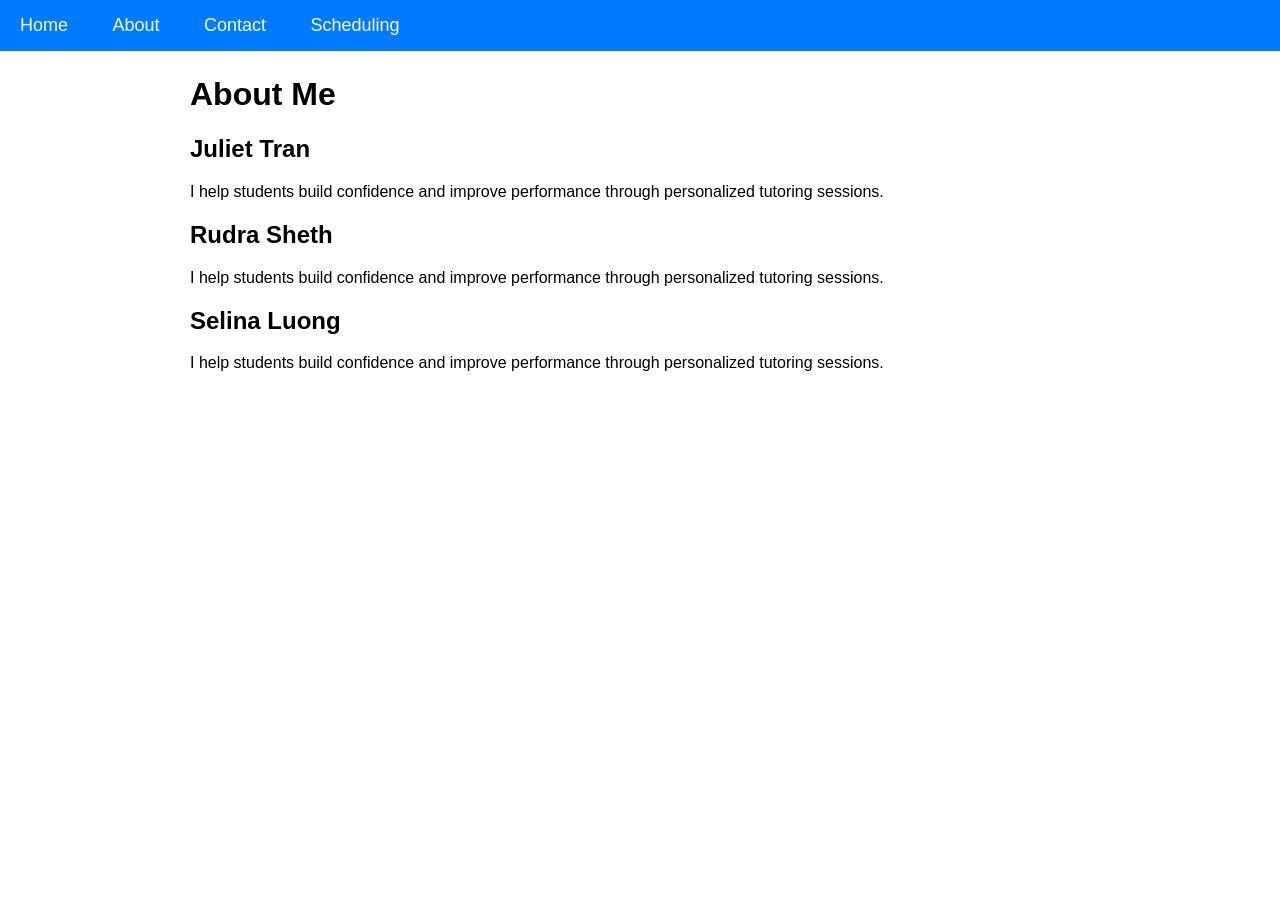
==== about.html @ 364e8150 "Update about.html" ====
<!DOCTYPE html>
<html>
<head>
    <title>About</title>
    <link rel="stylesheet" href="styles.css">
</head>
<body>

<nav>
    <a href="index.html">Home</a>
    <a href="about.html">About</a>
    <a href="contact.html">Contact</a>
    <a href="scheduling.html">Scheduling</a>
</nav>

<h1>About Me</h1>
<h2>Juliet Tran</h2>
<p>
I help students build confidence and improve performance
through personalized tutoring sessions.
</p>
 <h2>Rudra Sheth</h2>
<p>
I help students build confidence and improve performance
through personalized tutoring sessions.
</p>
<h2>Selina Luong</h2>
<p>
I help students build confidence and improve performance
through personalized tutoring sessions.
</p>

</body>
</html>
---- styles.css ----
body {
    font-family: Arial, sans-serif;
    max-width: 900px;
    margin: auto;
    padding: 10px;
    padding-top: 55px; /* Makes room for the fixed navbar */
}

/* Navigation bar */
nav {
    position: fixed;
    top: 0;
    left: 0;
    width: 100%;
    background-color: #007BFF;
    margin-bottom: 30px;
    z-index: 1000;
}

/* Navigation links */
nav a {
    display: inline-block;
    color: white;
    text-decoration: none;
    padding: 15px 20px;
    font-size: 18px;
}

nav a:hover {
    background-color: #0056b3;
}

/* Buttons */
.button {
    display: inline-block;
    padding: 12px 20px;
    background: #2563eb;
    color: white;
    text-decoration: none;
    border-radius: 8px;
}
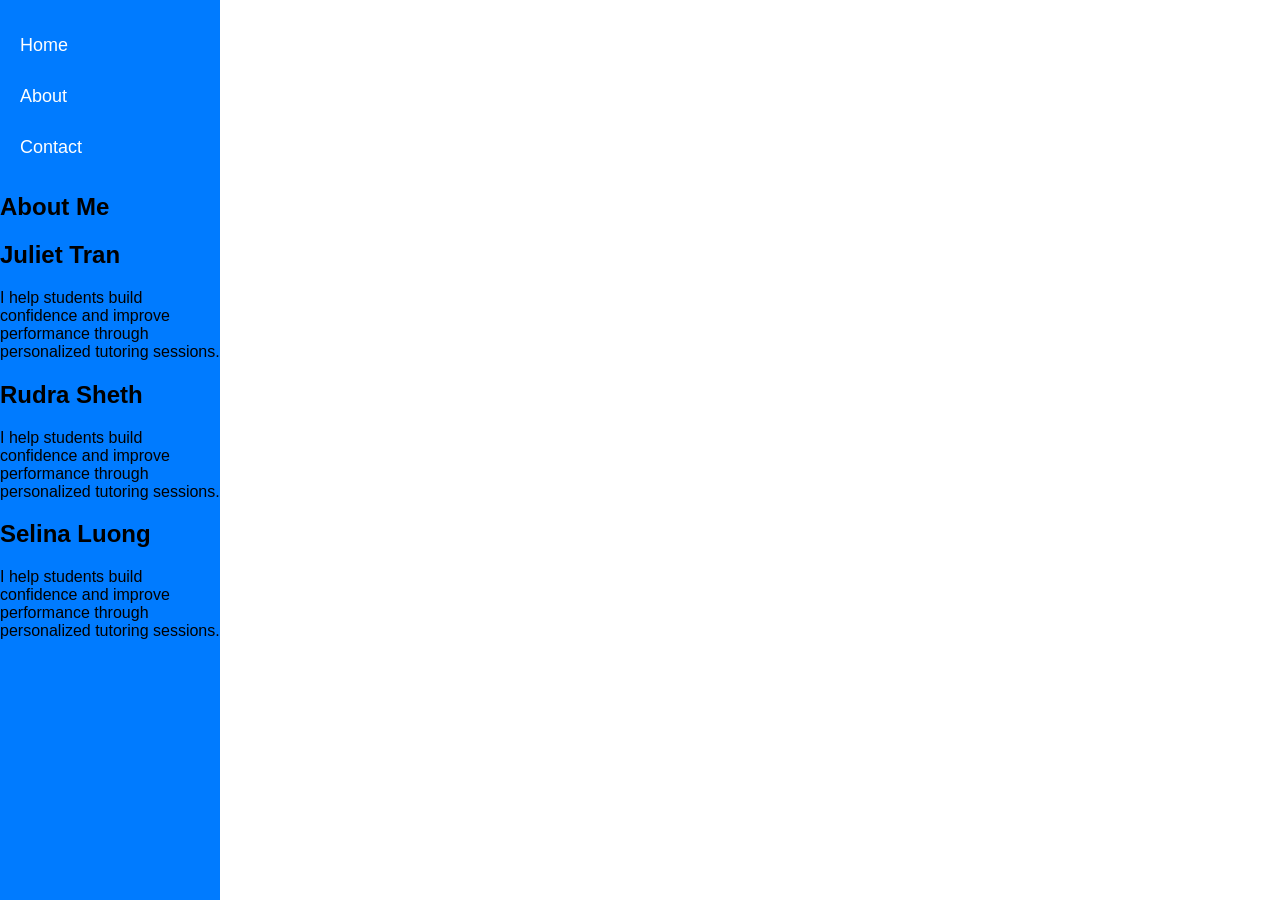
==== commit 8d2e9a89: "Update about.html" ====
--- a/about.html
+++ b/about.html
@@ -9,8 +9,7 @@
 <nav>
     <a href="index.html">Home</a>
     <a href="about.html">About</a>
-    <a href="contact.html">Contact</a>
-    <a href="scheduling.html">Scheduling</a>
+    <a href="contact.html">Contact</a
 </nav>
 
 <h1>About Me</h1>
--- a/styles.css
+++ b/styles.css
@@ -1,25 +1,17 @@
-body {
-    font-family: Arial, sans-serif;
-    max-width: 900px;
-    margin: auto;
-    padding: 10px;
-    padding-top: 55px; /* Makes room for the fixed navbar */
-}
-
-/* Navigation bar */
 nav {
     position: fixed;
     top: 0;
     left: 0;
-    width: 100%;
+    width: 220px;
+    height: 100%;
     background-color: #007BFF;
-    margin-bottom: 30px;
+    padding-top: 20px;
     z-index: 1000;
 }
 
 /* Navigation links */
 nav a {
-    display: inline-block;
+    display: block;
     color: white;
     text-decoration: none;
     padding: 15px 20px;
@@ -28,6 +20,14 @@
 
 nav a:hover {
     background-color: #0056b3;
+}
+
+/* Main page content */
+body {
+    font-family: Arial, sans-serif;
+    margin: 0;
+    margin-left: 240px; /* Creates space for the sidebar */
+    padding: 20px;
 }
 
 /* Buttons */
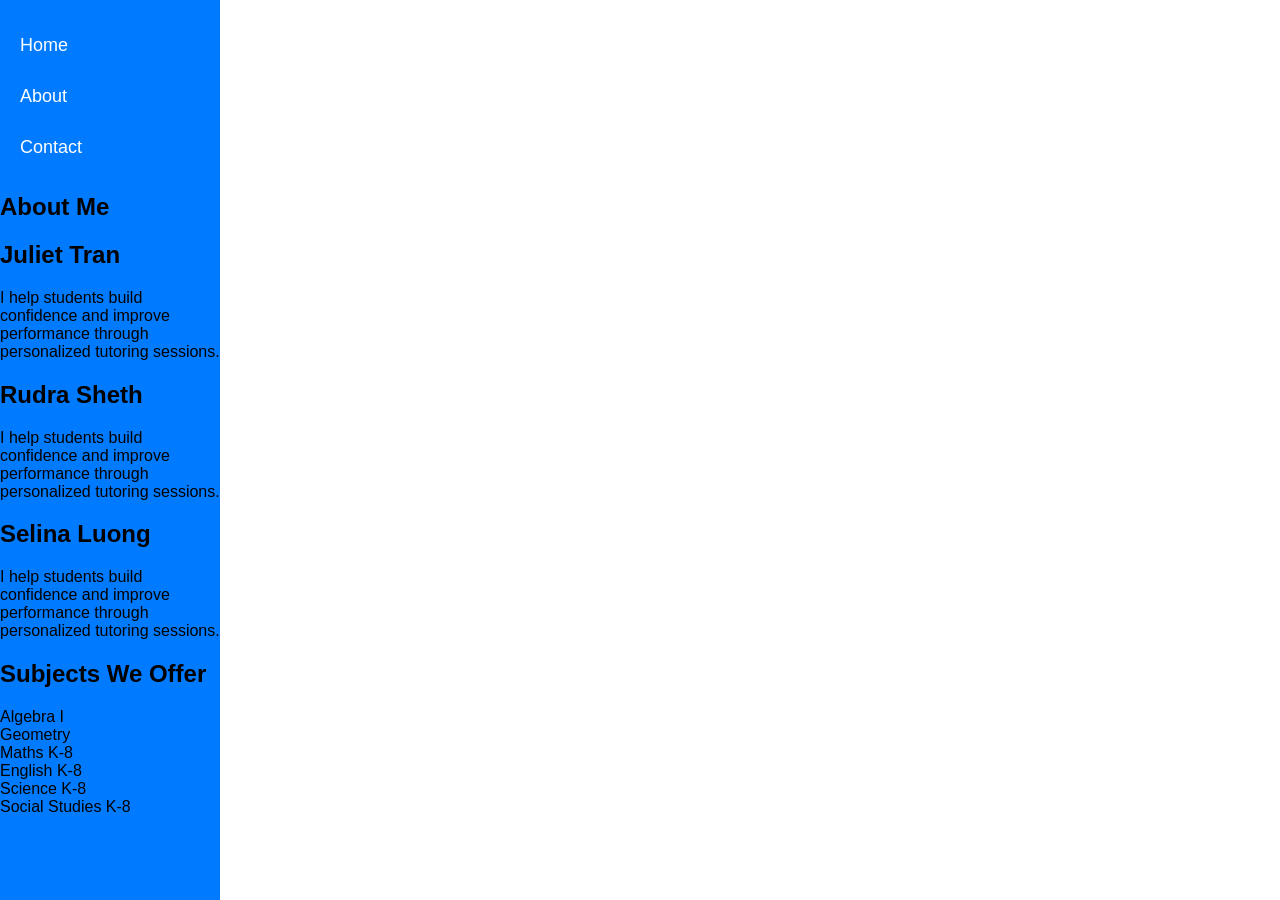
==== commit 0ddf9a13: "Update about.html" ====
--- a/about.html
+++ b/about.html
@@ -28,6 +28,22 @@
 I help students build confidence and improve performance
 through personalized tutoring sessions.
 </p>
+        <section id="subjects" class="section">
+
+        <h2>Subjects We Offer</h2>
+
+        <div class="subject-grid">
+
+            <div class="subject-card">Algebra I</div>
+            <div class="subject-card">Geometry</div>
+            <div class="subject-card">Maths K-8</div>
+            <div class="subject-card">English K-8</div>
+            <div class="subject-card">Science K-8</div>
+            <div class="subject-card">Social Studies K-8</div>
+
+        </div>
+
+    </section>
 
 </body>
 </html>
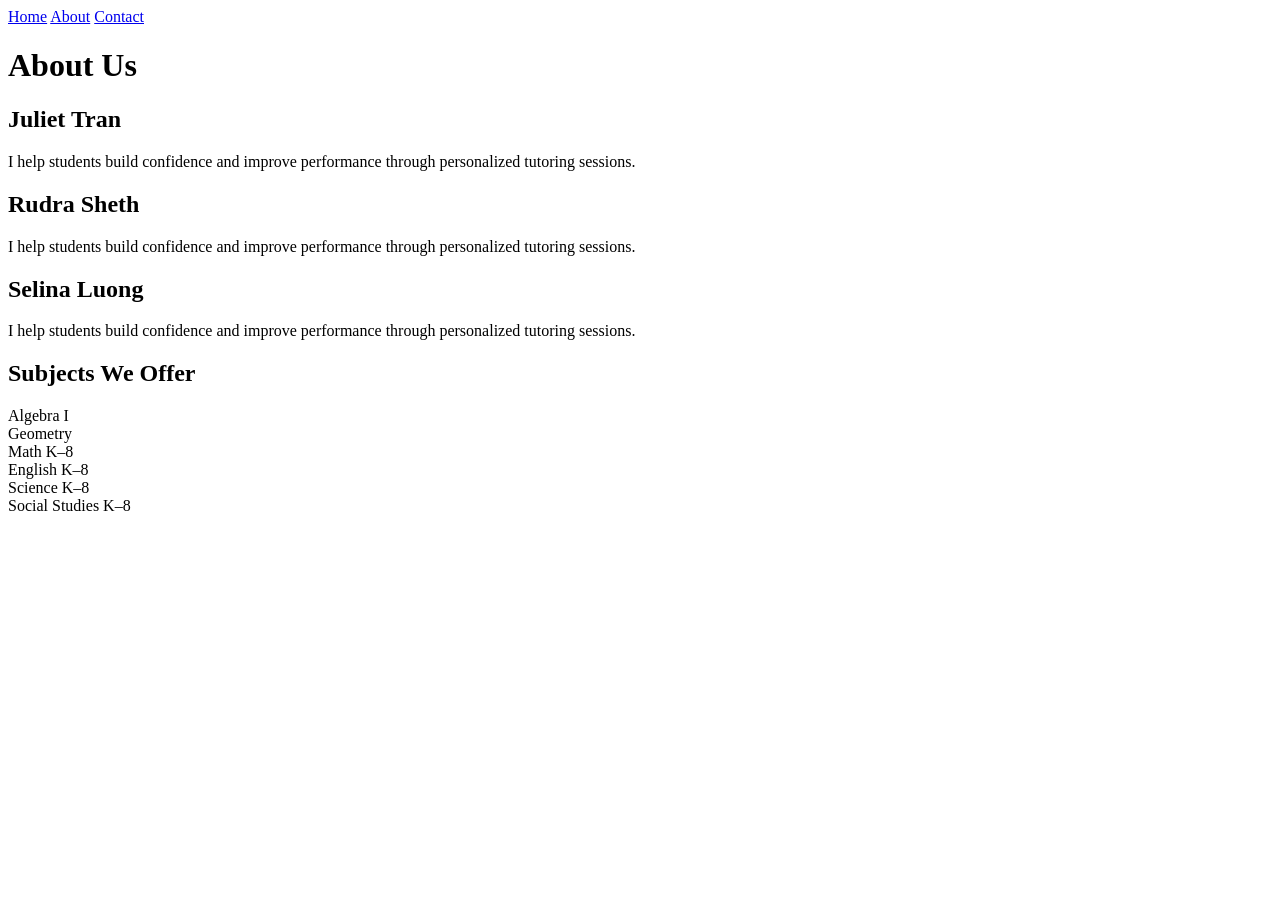
==== commit dcade751: "Update about.html" ====
--- a/about.html
+++ b/about.html
@@ -1,47 +1,61 @@
 <!DOCTYPE html>
-<html>
+<html lang="en">
+
 <head>
+    <meta charset="UTF-8">
+    <meta name="viewport" content="width=device-width, initial-scale=1.0">
     <title>About</title>
-    <link rel="stylesheet" href="styles.css">
+
+    <link rel="stylesheet" href="style.css">
 </head>
+
 <body>
 
 <nav>
     <a href="index.html">Home</a>
     <a href="about.html">About</a>
-    <a href="contact.html">Contact</a
+    <a href="contact.html">Contact</a>
 </nav>
 
-<h1>About Me</h1>
+<h1>About Us</h1>
+
 <h2>Juliet Tran</h2>
 <p>
-I help students build confidence and improve performance
-through personalized tutoring sessions.
+    I help students build confidence and improve performance
+    through personalized tutoring sessions.
 </p>
- <h2>Rudra Sheth</h2>
+
+<h2>Rudra Sheth</h2>
 <p>
-I help students build confidence and improve performance
-through personalized tutoring sessions.
+    I help students build confidence and improve performance
+    through personalized tutoring sessions.
 </p>
+
 <h2>Selina Luong</h2>
 <p>
-I help students build confidence and improve performance
-through personalized tutoring sessions.
+    I help students build confidence and improve performance
+    through personalized tutoring sessions.
 </p>
-        <section id="subjects" class="section">
 
-        <h2>Subjects We Offer</h2>
+<section id="subjects" class="section">
 
-        <div class="subject-grid">
+    <h2>Subjects We Offer</h2>
 
-            <div class="subject-card">Algebra I</div>
-            <div class="subject-card">Geometry</div>
-            <div class="subject-card">Maths K-8</div>
-            <div class="subject-card">English K-8</div>
-            <div class="subject-card">Science K-8</div>
-            <div class="subject-card">Social Studies K-8</div>
+    <div class="subject-grid">
 
-        </div>
+        <div class="subject-card">Algebra I</div>
+        <div class="subject-card">Geometry</div>
+        <div class="subject-card">Math K–8</div>
+        <div class="subject-card">English K–8</div>
+        <div class="subject-card">Science K–8</div>
+        <div class="subject-card">Social Studies K–8</div>
+
+    </div>
+
+</section>
+
+</body>
+</html>
 
     </section>
 
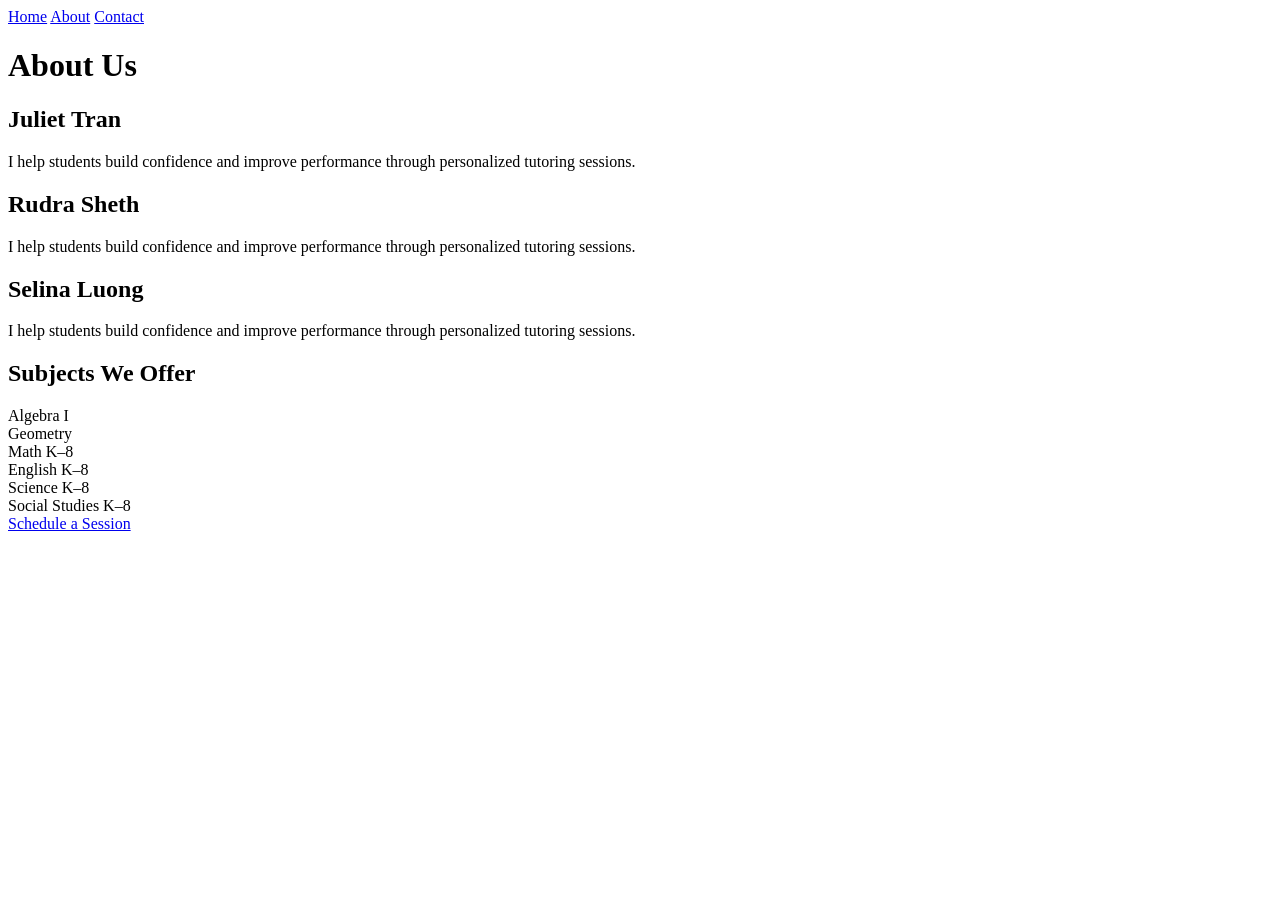
==== commit 83beae75: "Update about.html" ====
--- a/about.html
+++ b/about.html
@@ -51,7 +51,9 @@
         <div class="subject-card">Social Studies K–8</div>
 
     </div>
-
+ <a class="button" href="contact.html">
+                Schedule a Session
+            </a>
 </section>
 
 </body>
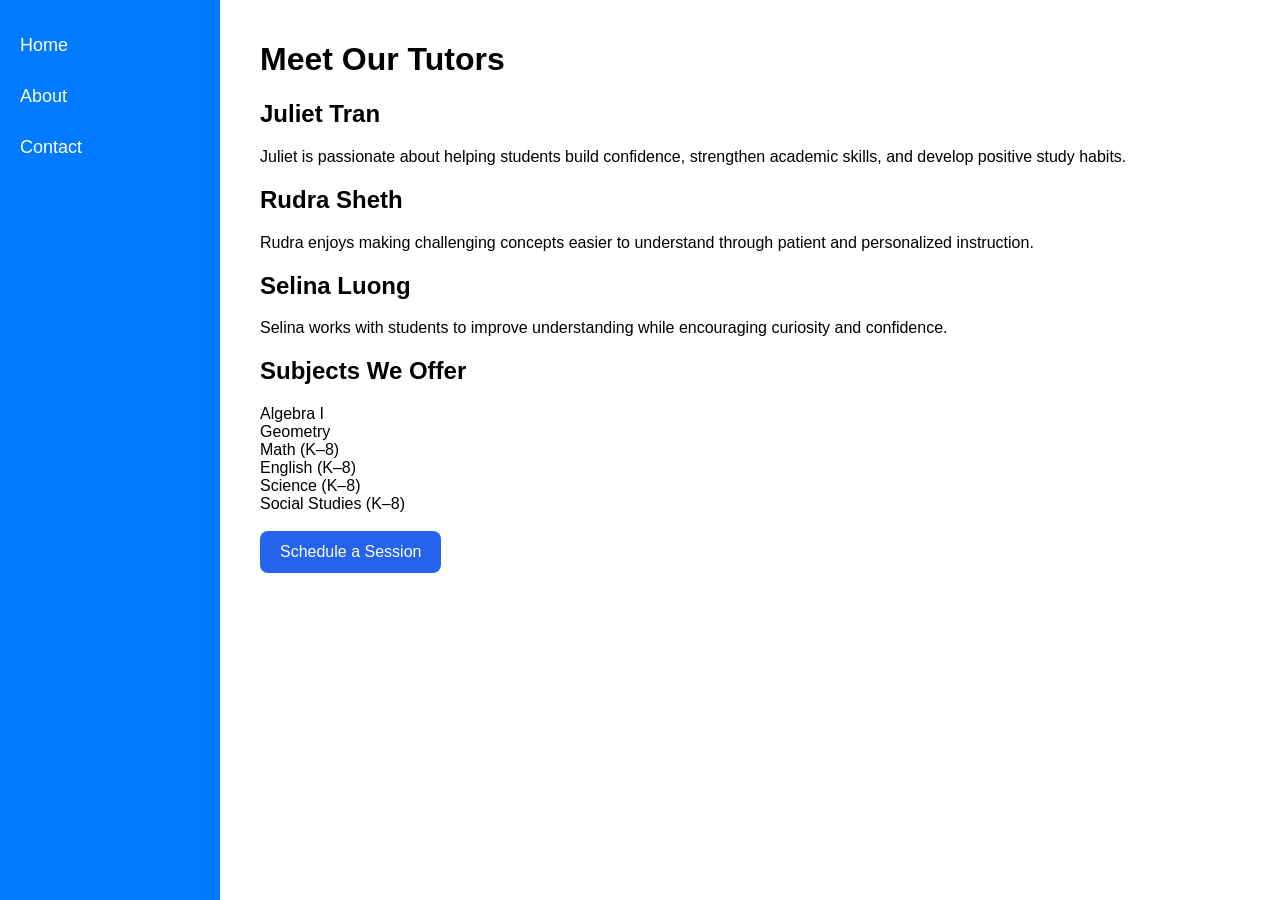
==== commit 5031eb97: "Update about.html" ====
--- a/about.html
+++ b/about.html
@@ -4,9 +4,9 @@
 <head>
     <meta charset="UTF-8">
     <meta name="viewport" content="width=device-width, initial-scale=1.0">
-    <title>About</title>
+    <title>About Us</title>
 
-    <link rel="stylesheet" href="style.css">
+    <link rel="stylesheet" href="styles.css">
 </head>
 
 <body>
@@ -17,49 +17,67 @@
     <a href="contact.html">Contact</a>
 </nav>
 
-<h1>About Us</h1>
+<main>
 
-<h2>Juliet Tran</h2>
-<p>
-    I help students build confidence and improve performance
-    through personalized tutoring sessions.
-</p>
+<h1>Meet Our Tutors</h1>
 
-<h2>Rudra Sheth</h2>
-<p>
-    I help students build confidence and improve performance
-    through personalized tutoring sessions.
-</p>
+<section class="card">
 
-<h2>Selina Luong</h2>
-<p>
-    I help students build confidence and improve performance
-    through personalized tutoring sessions.
-</p>
+    <h2>Juliet Tran</h2>
 
-<section id="subjects" class="section">
+    <p>
+        Juliet is passionate about helping students build confidence,
+        strengthen academic skills, and develop positive study habits.
+    </p>
 
-    <h2>Subjects We Offer</h2>
+</section>
 
-    <div class="subject-grid">
+<section class="card">
 
-        <div class="subject-card">Algebra I</div>
-        <div class="subject-card">Geometry</div>
-        <div class="subject-card">Math K–8</div>
-        <div class="subject-card">English K–8</div>
-        <div class="subject-card">Science K–8</div>
-        <div class="subject-card">Social Studies K–8</div>
+    <h2>Rudra Sheth</h2>
 
-    </div>
- <a class="button" href="contact.html">
-                Schedule a Session
-            </a>
+    <p>
+        Rudra enjoys making challenging concepts easier to understand
+        through patient and personalized instruction.
+    </p>
+
 </section>
+
+<section class="card">
+
+    <h2>Selina Luong</h2>
+
+    <p>
+        Selina works with students to improve understanding while
+        encouraging curiosity and confidence.
+    </p>
+
+</section>
+
+<section>
+
+<h2>Subjects We Offer</h2>
+
+<div class="subject-grid">
+
+<div class="subject-card">Algebra I</div>
+<div class="subject-card">Geometry</div>
+<div class="subject-card">Math (K–8)</div>
+<div class="subject-card">English (K–8)</div>
+<div class="subject-card">Science (K–8)</div>
+<div class="subject-card">Social Studies (K–8)</div>
+
+</div>
+
+<br>
+
+<a class="button" href="contact.html">
+Schedule a Session
+</a>
+
+</section>
+
+</main>
 
 </body>
 </html>
-
-    </section>
-
-</body>
-</html>
--- a/styles.css
+++ b/styles.css
@@ -0,0 +1,41 @@
+nav {
+    position: fixed;
+    top: 0;
+    left: 0;
+    width: 220px;
+    height: 100%;
+    background-color: #007BFF;
+    padding-top: 20px;
+    z-index: 1000;
+}
+
+/* Navigation links */
+nav a {
+    display: block;
+    color: white;
+    text-decoration: none;
+    padding: 15px 20px;
+    font-size: 18px;
+}
+
+nav a:hover {
+    background-color: #0056b3;
+}
+
+/* Main page content */
+body {
+    font-family: Arial, sans-serif;
+    margin: 0;
+    margin-left: 240px; /* Creates space for the sidebar */
+    padding: 20px;
+}
+
+/* Buttons */
+.button {
+    display: inline-block;
+    padding: 12px 20px;
+    background: #2563eb;
+    color: white;
+    text-decoration: none;
+    border-radius: 8px;
+}
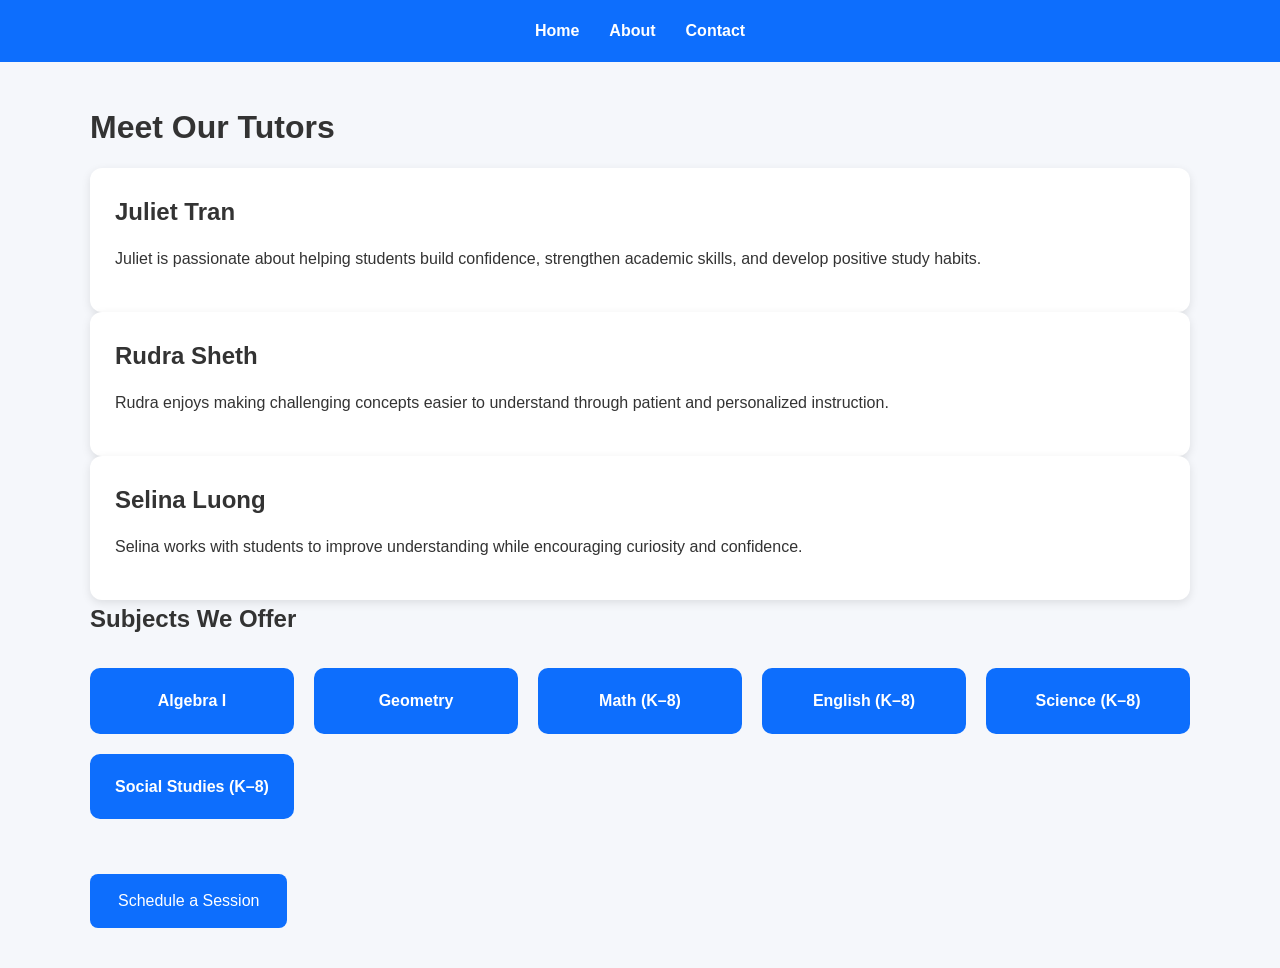
==== commit 02fd14c0: "Update about.html" ====
--- a/about.html
+++ b/about.html
@@ -1,10 +1,9 @@
 <!DOCTYPE html>
 <html lang="en">
-
 <head>
     <meta charset="UTF-8">
     <meta name="viewport" content="width=device-width, initial-scale=1.0">
-    <title>About Us</title>
+    <title>About Us | Pivot Academy Tutoring</title>
 
     <link rel="stylesheet" href="styles.css">
 </head>
@@ -19,63 +18,48 @@
 
 <main>
 
-<h1>Meet Our Tutors</h1>
+    <h1>Meet Our Tutors</h1>
 
-<section class="card">
+    <div class="card">
+        <h2>Juliet Tran</h2>
+        <p>
+            Juliet is passionate about helping students build confidence,
+            strengthen academic skills, and develop positive study habits.
+        </p>
+    </div>
 
-    <h2>Juliet Tran</h2>
+    <div class="card">
+        <h2>Rudra Sheth</h2>
+        <p>
+            Rudra enjoys making challenging concepts easier to understand
+            through patient and personalized instruction.
+        </p>
+    </div>
 
-    <p>
-        Juliet is passionate about helping students build confidence,
-        strengthen academic skills, and develop positive study habits.
-    </p>
+    <div class="card">
+        <h2>Selina Luong</h2>
+        <p>
+            Selina works with students to improve understanding while
+            encouraging curiosity and confidence.
+        </p>
+    </div>
 
-</section>
+    <section>
+        <h2>Subjects We Offer</h2>
 
-<section class="card">
+        <div class="subject-grid">
+            <div class="subject-card">Algebra I</div>
+            <div class="subject-card">Geometry</div>
+            <div class="subject-card">Math (K–8)</div>
+            <div class="subject-card">English (K–8)</div>
+            <div class="subject-card">Science (K–8)</div>
+            <div class="subject-card">Social Studies (K–8)</div>
+        </div>
 
-    <h2>Rudra Sheth</h2>
-
-    <p>
-        Rudra enjoys making challenging concepts easier to understand
-        through patient and personalized instruction.
-    </p>
-
-</section>
-
-<section class="card">
-
-    <h2>Selina Luong</h2>
-
-    <p>
-        Selina works with students to improve understanding while
-        encouraging curiosity and confidence.
-    </p>
-
-</section>
-
-<section>
-
-<h2>Subjects We Offer</h2>
-
-<div class="subject-grid">
-
-<div class="subject-card">Algebra I</div>
-<div class="subject-card">Geometry</div>
-<div class="subject-card">Math (K–8)</div>
-<div class="subject-card">English (K–8)</div>
-<div class="subject-card">Science (K–8)</div>
-<div class="subject-card">Social Studies (K–8)</div>
-
-</div>
-
-<br>
-
-<a class="button" href="contact.html">
-Schedule a Session
-</a>
-
-</section>
+        <a class="button" href="contact.html">
+            Schedule a Session
+        </a>
+    </section>
 
 </main>
 
--- a/styles.css
+++ b/styles.css
@@ -1,41 +1,137 @@
-nav {
-    position: fixed;
-    top: 0;
-    left: 0;
-    width: 220px;
-    height: 100%;
-    background-color: #007BFF;
-    padding-top: 20px;
-    z-index: 1000;
+*{
+    margin:0;
+    padding:0;
+    box-sizing:border-box;
 }
 
-/* Navigation links */
-nav a {
-    display: block;
-    color: white;
-    text-decoration: none;
-    padding: 15px 20px;
-    font-size: 18px;
+body{
+    font-family:Arial, Helvetica, sans-serif;
+    background:#f5f7fb;
+    color:#333;
+    line-height:1.6;
 }
 
-nav a:hover {
-    background-color: #0056b3;
+nav{
+    background:#0d6efd;
+    display:flex;
+    justify-content:center;
+    gap:30px;
+    padding:18px;
 }
 
-/* Main page content */
-body {
-    font-family: Arial, sans-serif;
-    margin: 0;
-    margin-left: 240px; /* Creates space for the sidebar */
-    padding: 20px;
+nav a{
+    color:white;
+    text-decoration:none;
+    font-weight:bold;
+    transition:.3s;
 }
 
-/* Buttons */
-.button {
-    display: inline-block;
-    padding: 12px 20px;
-    background: #2563eb;
-    color: white;
-    text-decoration: none;
-    border-radius: 8px;
+nav a:hover{
+    color:#ffd54f;
 }
+
+main{
+    width:min(1100px,90%);
+    margin:40px auto;
+}
+
+.hero{
+    display:grid;
+    grid-template-columns:1fr 2fr 1fr;
+    gap:40px;
+    align-items:center;
+    margin-bottom:60px;
+}
+
+.logo{
+    width:180px;
+    max-width:100%;
+}
+
+.hero-image img{
+    width:100%;
+    border-radius:12px;
+}
+
+.hero-text h1{
+    font-size:2.6rem;
+    color:#0d6efd;
+    margin-bottom:15px;
+}
+
+.hero-text h2{
+    margin-bottom:15px;
+}
+
+.button{
+    display:inline-block;
+    margin-top:25px;
+    padding:14px 28px;
+    background:#0d6efd;
+    color:white;
+    text-decoration:none;
+    border-radius:8px;
+    transition:.3s;
+}
+
+.button:hover{
+    background:#0b5ed7;
+}
+
+.card-grid{
+    display:grid;
+    grid-template-columns:repeat(auto-fit,minmax(250px,1fr));
+    gap:25px;
+    margin-top:30px;
+}
+
+.card{
+    background:white;
+    padding:25px;
+    border-radius:12px;
+    box-shadow:0 3px 10px rgba(0,0,0,.1);
+}
+
+.subject-grid{
+    display:grid;
+    grid-template-columns:repeat(auto-fit,minmax(200px,1fr));
+    gap:20px;
+    margin:30px 0;
+}
+
+.subject-card{
+    background:#0d6efd;
+    color:white;
+    text-align:center;
+    padding:20px;
+    border-radius:10px;
+    font-weight:bold;
+}
+
+h1,
+h2,
+h3{
+    margin-bottom:15px;
+}
+
+p{
+    margin-bottom:15px;
+}
+
+@media (max-width:768px){
+
+.hero{
+    grid-template-columns:1fr;
+    text-align:center;
+}
+
+nav{
+    flex-direction:column;
+    gap:10px;
+}
+
+.logo{
+    margin:auto;
+}
+
+}
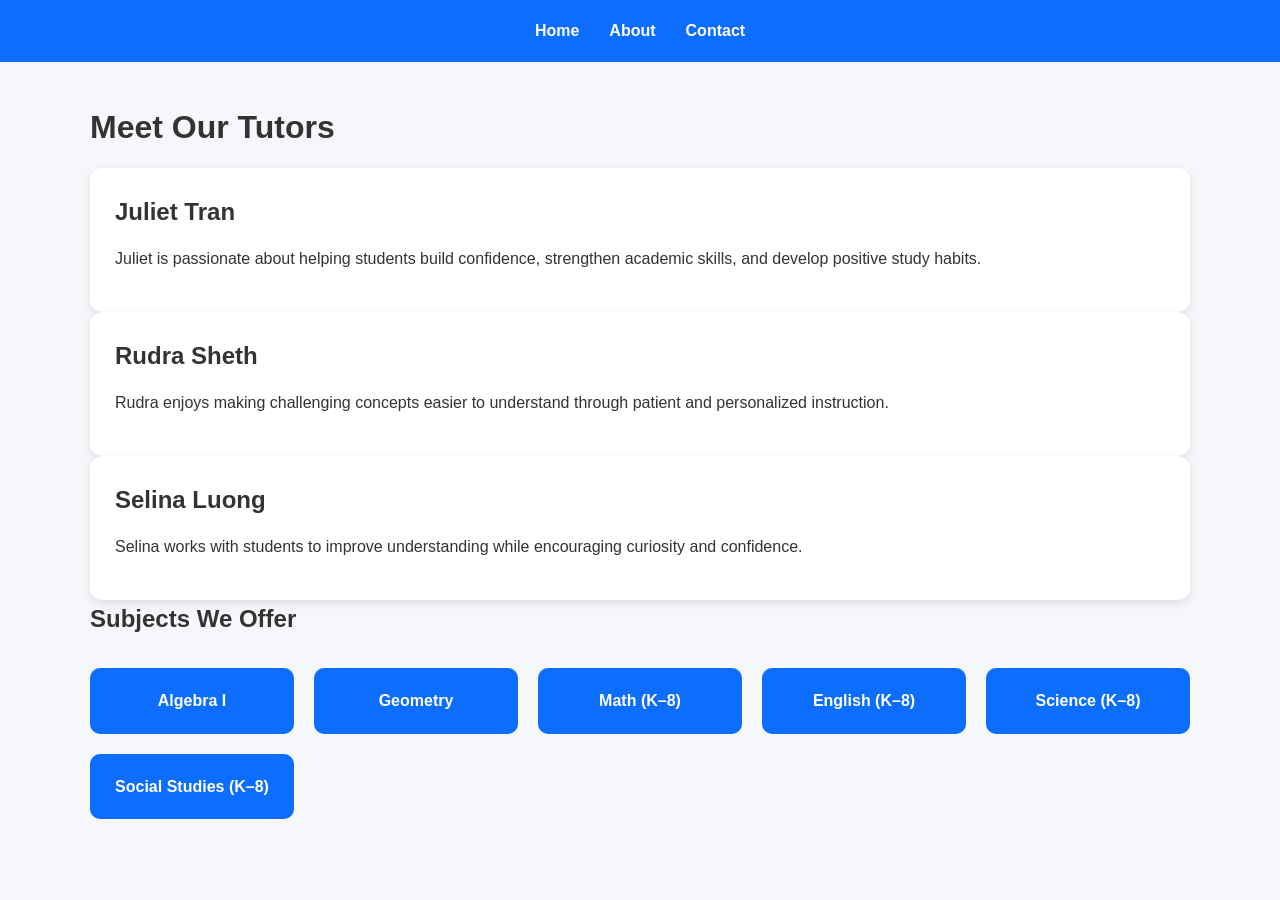
==== commit 61106aef: "Update about.html" ====
--- a/about.html
+++ b/about.html
@@ -55,10 +55,7 @@
             <div class="subject-card">Science (K–8)</div>
             <div class="subject-card">Social Studies (K–8)</div>
         </div>
-
-        <a class="button" href="contact.html">
-            Schedule a Session
-        </a>
+        
     </section>
 
 </main>
--- a/styles.css
+++ b/styles.css
@@ -33,34 +33,6 @@
 main{
     width:min(1100px,90%);
     margin:40px auto;
-}
-
-.hero{
-    display:grid;
-    grid-template-columns:1fr 2fr 1fr;
-    gap:40px;
-    align-items:center;
-    margin-bottom:60px;
-}
-
-.logo{
-    width:180px;
-    max-width:100%;
-}
-
-.hero-image img{
-    width:100%;
-    border-radius:12px;
-}
-
-.hero-text h1{
-    font-size:2.6rem;
-    color:#0d6efd;
-    margin-bottom:15px;
-}
-
-.hero-text h2{
-    margin-bottom:15px;
 }
 
 .button{
@@ -125,13 +97,26 @@
     text-align:center;
 }
 
+.logo{
+    width: 180px;
+    height: auto;
+    flex-shrink: 0;
+}
+
+.hero-text{
+    flex: 1;
+}
+
+.hero-image img{
+    width: 350px;
+    max-width: 100%;
+    border-radius: 12px;
+}
 nav{
     flex-direction:column;
     gap:10px;
 }
 
-.logo{
-    margin:auto;
 }
 
 }
